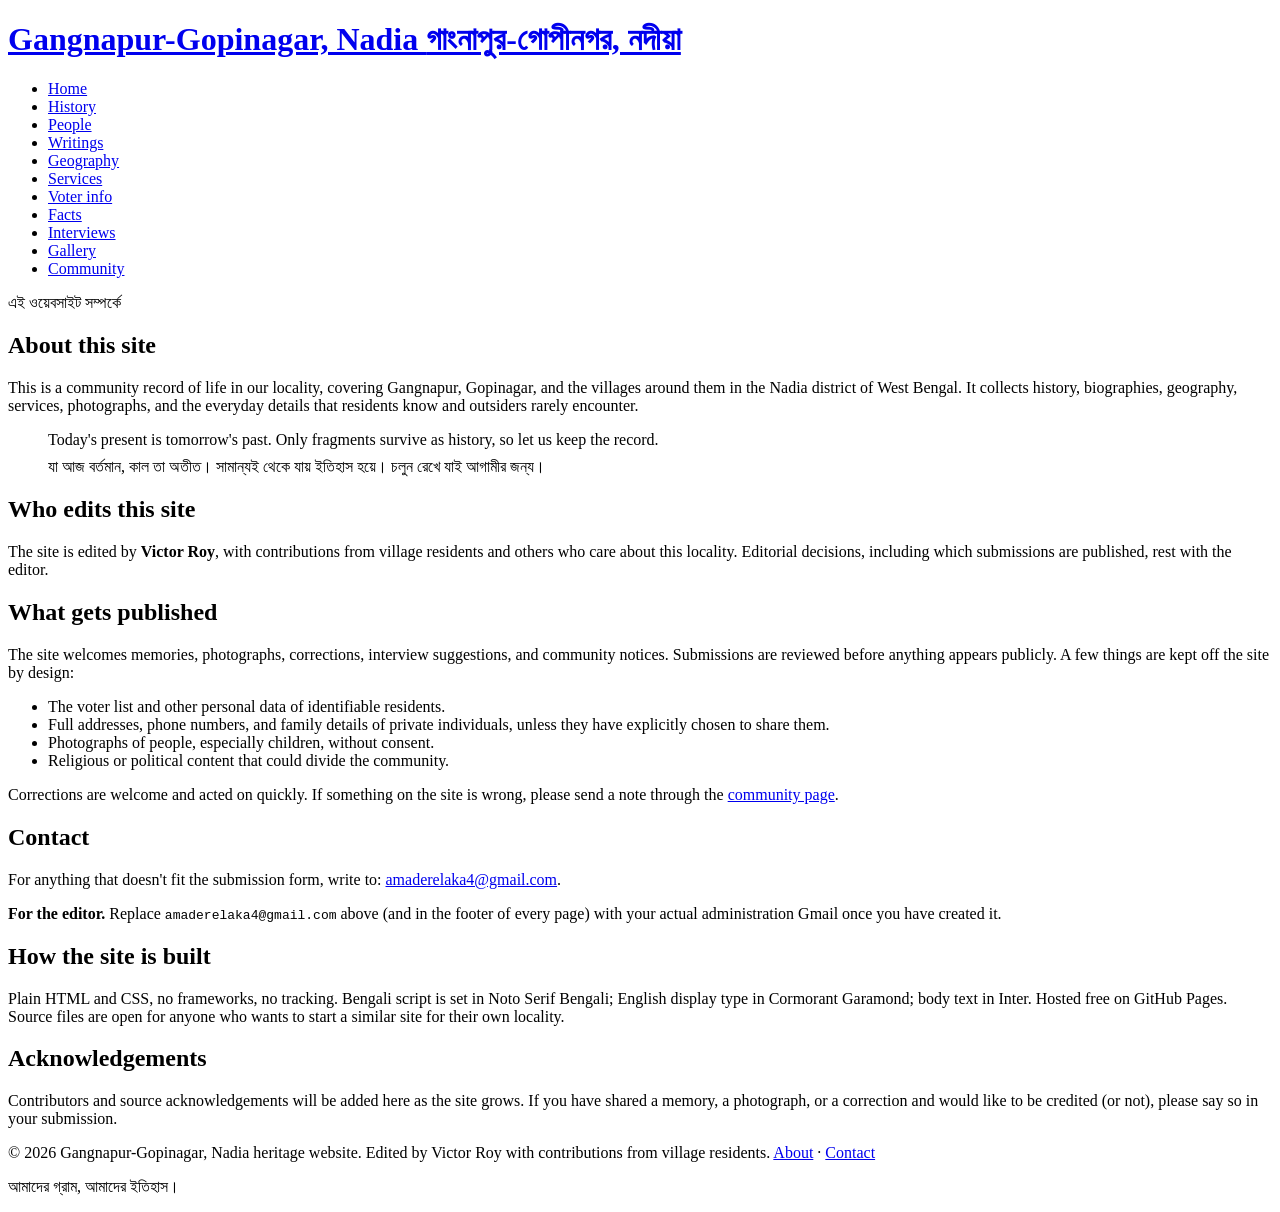
==== about.html @ a42d8683 "SEO: rename site to Gangnapur-Gopinagar, Nadia; titles, descriptions, canonical, Open Graph, structu" ====
<!DOCTYPE html>
<html lang="en">
<head>
<meta charset="UTF-8">
<meta name="viewport" content="width=device-width, initial-scale=1">
<title>About the Gangnapur-Gopinagar heritage website | আমাদের সম্পর্কে</title>
<meta name="description" content="About this community heritage website for Gangnapur, Gopinagar and nearby villages in Nadia, West Bengal: who edits it and what it publishes.">
<link rel="canonical" href="https://gangnapur-gopinagar.github.io/about.html">
<meta property="og:type" content="website">
<meta property="og:site_name" content="Gangnapur-Gopinagar, Nadia | গাংনাপুর-গোপীনগর, নদীয়া">
<meta property="og:title" content="About the Gangnapur-Gopinagar heritage website | আমাদের সম্পর্কে">
<meta property="og:description" content="About this community heritage website for Gangnapur, Gopinagar and nearby villages in Nadia, West Bengal: who edits it and what it publishes.">
<meta property="og:url" content="https://gangnapur-gopinagar.github.io/about.html">
<meta property="og:image" content="https://gangnapur-gopinagar.github.io/images/GopinagarGangnapurHandDrawnMap.jpg">
<meta property="og:locale" content="bn_IN">
<meta property="og:locale:alternate" content="en_IN">
<meta name="twitter:card" content="summary_large_image">
<link rel="preconnect" href="https://fonts.googleapis.com">
<link rel="preconnect" href="https://fonts.gstatic.com" crossorigin>
<link href="https://fonts.googleapis.com/css2?family=Cormorant+Garamond:ital,wght@0,400;0,500;1,400&family=Inter:wght@400;500&family=Noto+Serif+Bengali:wght@400;500&display=swap" rel="stylesheet">
<link rel="stylesheet" href="css/style.css">
</head>
<body>

<header class="site-header">
  <div class="wrap">
    <h1 class="site-title">
      <a href="index.html">Gangnapur-Gopinagar, Nadia <span class="bangla">গাংনাপুর-গোপীনগর, নদীয়া</span></a>
    </h1>
    <nav class="site-nav" aria-label="Primary">
      <ul>
        <li><a href="index.html">Home</a></li>
        <li><a href="history.html">History</a></li>
        <li><a href="people.html">People</a></li>
        <li><a href="writings.html">Writings</a></li>
        <li><a href="geography.html">Geography</a></li>
        <li><a href="services.html">Services</a></li>
        <li><a href="voter.html">Voter info</a></li>
        <li><a href="facts.html">Facts</a></li>
        <li><a href="interviews.html">Interviews</a></li>
        <li><a href="gallery.html">Gallery</a></li>
        <li><a href="community.html">Community</a></li>
      </ul>
    </nav>
  </div>
</header>

<main>

  <header class="page-head">
    <div class="wrap">
      <p class="page-eyebrow">এই ওয়েবসাইট সম্পর্কে</p>
      <h2 class="page-title">About this site</h2>
    </div>
  </header>

  <div class="wrap">
    <article class="prose">

      <p>
        This is a community record of life in our locality, covering Gangnapur, Gopinagar, and the villages around them in the Nadia district of West Bengal. It collects history, biographies, geography, services, photographs, and the everyday details that residents know and outsiders rarely encounter.
      </p>

      <blockquote>
        Today's present is tomorrow's past. Only fragments survive as history, so let us keep the record.
        <span class="bangla" style="display:block; margin-top:0.6rem; font-style:normal;">যা আজ বর্তমান, কাল তা অতীত। সামান্যই থেকে যায় ইতিহাস হয়ে। চলুন রেখে যাই আগামীর জন্য।</span>
      </blockquote>

      <h2>Who edits this site</h2>
      <p>
        The site is edited by <strong>Victor Roy</strong>, with contributions from village residents and others who care about this locality. Editorial decisions, including which submissions are published, rest with the editor.
      </p>

      <h2>What gets published</h2>
      <p>
        The site welcomes memories, photographs, corrections, interview suggestions, and community notices. Submissions are reviewed before anything appears publicly. A few things are kept off the site by design:
      </p>
      <ul>
        <li>The voter list and other personal data of identifiable residents.</li>
        <li>Full addresses, phone numbers, and family details of private individuals, unless they have explicitly chosen to share them.</li>
        <li>Photographs of people, especially children, without consent.</li>
        <li>Religious or political content that could divide the community.</li>
      </ul>
      <p>
        Corrections are welcome and acted on quickly. If something on the site is wrong, please send a note through the <a href="community.html">community page</a>.
      </p>

      <h2>Contact</h2>
      <p>
        For anything that doesn't fit the submission form, write to: <a href="mailto:amaderelaka4@gmail.com">amaderelaka4@gmail.com</a>.
      </p>
      <div class="note">
        <strong>For the editor.</strong> Replace <code>amaderelaka4@gmail.com</code> above (and in the footer of every page) with your actual administration Gmail once you have created it.
      </div>

      <h2>How the site is built</h2>
      <p>
        Plain HTML and CSS, no frameworks, no tracking. Bengali script is set in Noto Serif Bengali; English display type in Cormorant Garamond; body text in Inter. Hosted free on GitHub Pages. Source files are open for anyone who wants to start a similar site for their own locality.
      </p>

      <h2>Acknowledgements</h2>
      <p>
        Contributors and source acknowledgements will be added here as the site grows. If you have shared a memory, a photograph, or a correction and would like to be credited (or not), please say so in your submission.
      </p>

    </article>
  </div>

</main>

<footer class="site-footer">
  <div class="wrap">
    <p>
      © <span id="year"></span> Gangnapur-Gopinagar, Nadia heritage website. Edited by Victor Roy with contributions from village residents.
      <a href="about.html">About</a> · <a href="mailto:amaderelaka4@gmail.com">Contact</a>
    </p>
    <p class="bangla">আমাদের গ্রাম, আমাদের ইতিহাস।</p>
  </div>
</footer>
<script>document.getElementById('year').textContent = new Date().getFullYear();</script>

</body>
</html>
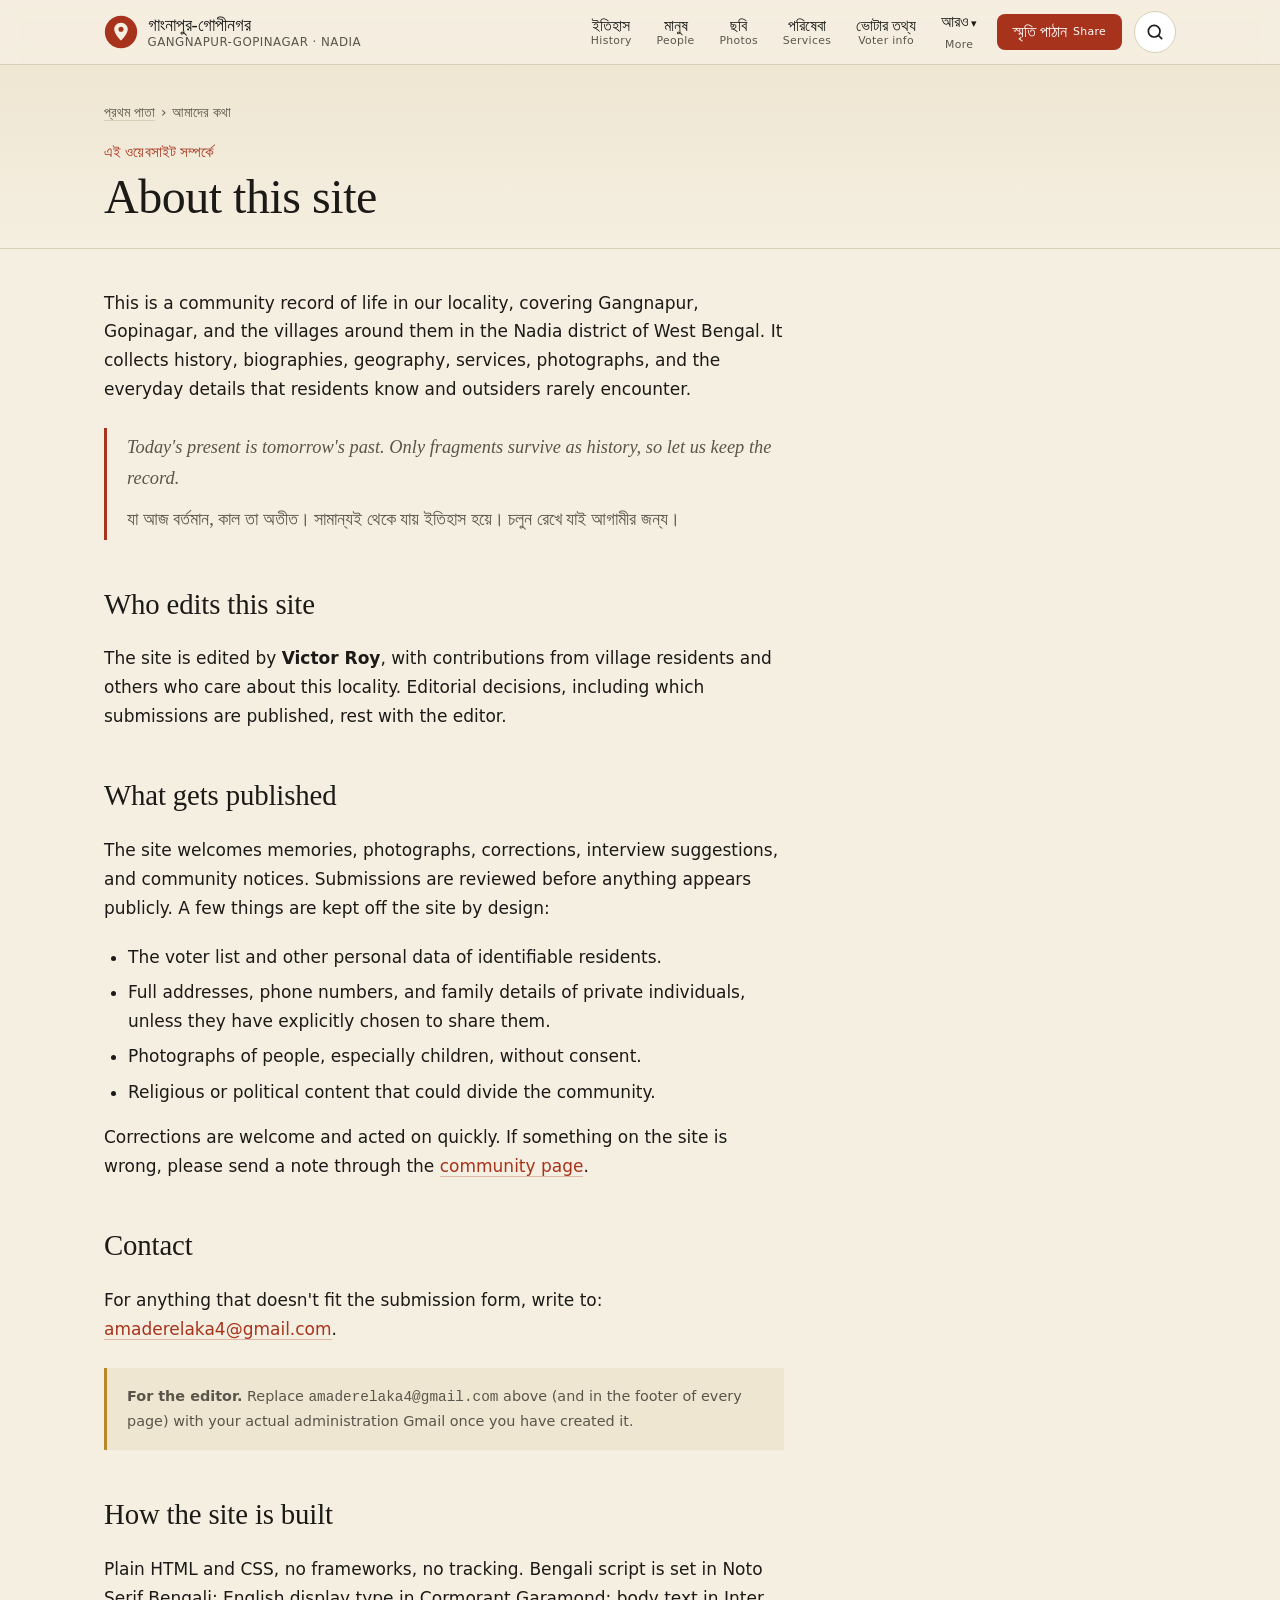
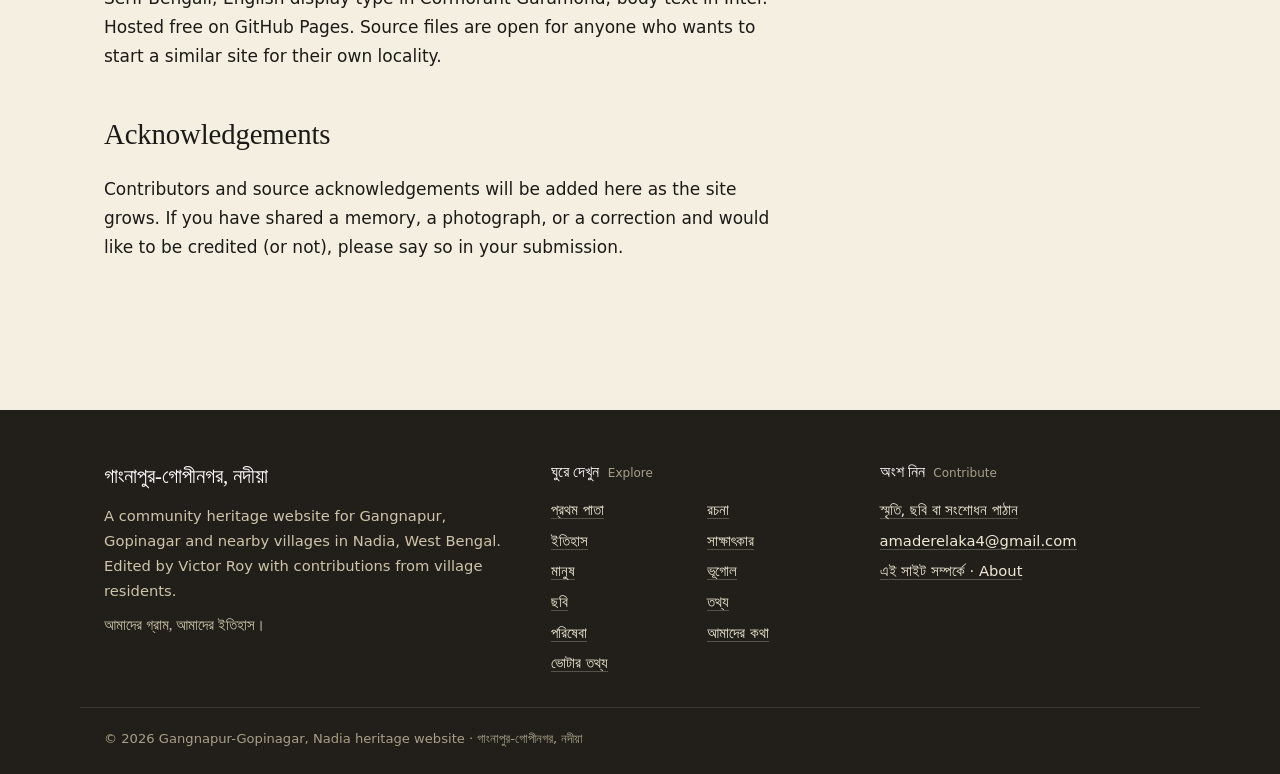
==== commit 9552ddb2: "Redesign: new header, search, home page and footer Co-Authored-By: Claude Opus 5.5 <noreply@anthropi" ====
--- a/about.html
+++ b/about.html
@@ -22,35 +22,58 @@
 </head>
 <body>
 
+<a class="skip-link" href="#main">মূল অংশে যান · Skip to content</a>
+<!-- ============================================================
+     SHARED HEADER (same on every page; generated by the redesign)
+     To mark the current page, add class="active" to its link.
+     ============================================================ -->
 <header class="site-header">
-  <div class="wrap">
-    <h1 class="site-title">
-      <a href="index.html">Gangnapur-Gopinagar, Nadia <span class="bangla">গাংনাপুর-গোপীনগর, নদীয়া</span></a>
-    </h1>
-    <nav class="site-nav" aria-label="Primary">
+  <div class="wrap header-bar">
+    <a class="brand" href="index.html" aria-label="Gangnapur-Gopinagar, Nadia: home">
+      <svg viewBox="0 0 40 40" aria-hidden="true"><circle cx="20" cy="20" r="19" fill="#A8331C"/><path d="M20 9c-4.4 0-8 3.4-8 7.8 0 5.6 8 13.2 8 13.2s8-7.6 8-13.2C28 12.4 24.4 9 20 9zm0 10.8a3 3 0 110-6 3 3 0 010 6z" fill="#F5EFE1"/></svg>
+      <span class="brand-text"><span class="brand-bn">গাংনাপুর-গোপীনগর</span><span class="brand-en">Gangnapur-Gopinagar · Nadia</span></span>
+    </a>
+    <nav id="site-nav" class="site-nav" aria-label="Primary">
       <ul>
-        <li><a href="index.html">Home</a></li>
-        <li><a href="history.html">History</a></li>
-        <li><a href="people.html">People</a></li>
-        <li><a href="writings.html">Writings</a></li>
-        <li><a href="geography.html">Geography</a></li>
-        <li><a href="services.html">Services</a></li>
-        <li><a href="voter.html">Voter info</a></li>
-        <li><a href="facts.html">Facts</a></li>
-        <li><a href="interviews.html">Interviews</a></li>
-        <li><a href="gallery.html">Gallery</a></li>
-        <li><a href="community.html">Community</a></li>
+        <li><a href="history.html"><span class="nb">ইতিহাস</span><span class="ne">History</span></a></li>
+        <li><a href="people.html"><span class="nb">মানুষ</span><span class="ne">People</span></a></li>
+        <li><a href="gallery.html"><span class="nb">ছবি</span><span class="ne">Photos</span></a></li>
+        <li><a href="services.html"><span class="nb">পরিষেবা</span><span class="ne">Services</span></a></li>
+        <li><a href="voter.html"><span class="nb">ভোটার তথ্য</span><span class="ne">Voter info</span></a></li>
+        <li class="nav-more">
+          <button type="button" class="more-btn" aria-expanded="false"><span class="nb">আরও</span><span class="ne">More</span></button>
+          <ul class="more-menu">
+            <li><a href="writings.html"><span class="nb">রচনা</span><span class="ne">Writings</span></a></li>
+            <li><a href="interviews.html"><span class="nb">সাক্ষাৎকার</span><span class="ne">Interviews</span></a></li>
+            <li><a href="geography.html"><span class="nb">ভূগোল</span><span class="ne">Geography</span></a></li>
+            <li><a href="facts.html"><span class="nb">তথ্য</span><span class="ne">Facts</span></a></li>
+            <li><a href="about.html" class="active" aria-current="page"><span class="nb">আমাদের কথা</span><span class="ne">About</span></a></li>
+          </ul>
+        </li>
+        <li class="nav-cta"><a class="btn" href="community.html"><span class="nb">স্মৃতি পাঠান</span><span class="ne">Share</span></a></li>
       </ul>
     </nav>
+    <button type="button" class="icon-btn search-toggle" aria-label="খুঁজুন · Search" aria-controls="site-search" aria-expanded="false"><svg viewBox="0 0 24 24" fill="none" stroke="currentColor" stroke-width="2" stroke-linecap="round" aria-hidden="true"><circle cx="11" cy="11" r="7"/><path d="M20 20l-3.5-3.5"/></svg></button>
+    <button type="button" class="icon-btn menu-toggle" aria-label="মেনু · Menu" aria-controls="site-nav" aria-expanded="false"><svg viewBox="0 0 24 24" fill="none" stroke="currentColor" stroke-width="2" stroke-linecap="round" aria-hidden="true"><path d="M4 7h16M4 12h16M4 17h16"/></svg></button>
+  </div>
+  <div id="site-search" class="search-panel" hidden>
+    <div class="wrap">
+      <form class="search-form" role="search" data-results="#search-results-top">
+        <label class="visually-hidden" for="q-top">Search this site</label>
+        <input id="q-top" type="search" autocomplete="off" placeholder="খুঁজুন: দেবলগড়, স্কুল, ভোটার… · Search">
+        <button type="submit">খুঁজুন</button>
+      </form>
+      <div id="search-results-top" class="search-results" aria-live="polite"></div>
+    </div>
   </div>
 </header>
-
-<main>
+<!-- END SHARED HEADER --><main id="main">
 
   <header class="page-head">
     <div class="wrap">
+      <nav class="breadcrumb" aria-label="Breadcrumb"><a href="index.html">প্রথম পাতা</a><span aria-hidden="true">›</span><span>আমাদের কথা</span></nav>
       <p class="page-eyebrow">এই ওয়েবসাইট সম্পর্কে</p>
-      <h2 class="page-title">About this site</h2>
+      <h1 class="page-title">About this site</h1>
     </div>
   </header>
 
@@ -108,16 +131,44 @@
 
 </main>
 
+<!-- ============================================================
+     SHARED FOOTER (same on every page)
+     ============================================================ -->
 <footer class="site-footer">
-  <div class="wrap">
-    <p>
-      © <span id="year"></span> Gangnapur-Gopinagar, Nadia heritage website. Edited by Victor Roy with contributions from village residents.
-      <a href="about.html">About</a> · <a href="mailto:amaderelaka4@gmail.com">Contact</a>
-    </p>
-    <p class="bangla">আমাদের গ্রাম, আমাদের ইতিহাস।</p>
+  <div class="wrap footer-grid">
+    <div>
+      <p class="footer-brand">গাংনাপুর-গোপীনগর, নদীয়া</p>
+      <p>A community heritage website for Gangnapur, Gopinagar and nearby villages in Nadia, West Bengal. Edited by Victor Roy with contributions from village residents.</p>
+      <p class="bangla">আমাদের গ্রাম, আমাদের ইতিহাস।</p>
+    </div>
+    <div>
+      <h2>ঘুরে দেখুন <span class="en">Explore</span></h2>
+      <ul>
+        <li><a href="index.html">প্রথম পাতা</a></li>
+        <li><a href="history.html">ইতিহাস</a></li>
+        <li><a href="people.html">মানুষ</a></li>
+        <li><a href="gallery.html">ছবি</a></li>
+        <li><a href="services.html">পরিষেবা</a></li>
+        <li><a href="voter.html">ভোটার তথ্য</a></li>
+        <li><a href="writings.html">রচনা</a></li>
+        <li><a href="interviews.html">সাক্ষাৎকার</a></li>
+        <li><a href="geography.html">ভূগোল</a></li>
+        <li><a href="facts.html">তথ্য</a></li>
+        <li><a href="about.html">আমাদের কথা</a></li>
+      </ul>
+    </div>
+    <div class="contribute">
+      <h2>অংশ নিন <span class="en">Contribute</span></h2>
+      <ul>
+        <li><a href="community.html">স্মৃতি, ছবি বা সংশোধন পাঠান</a></li>
+        <li><a href="mailto:amaderelaka4@gmail.com">amaderelaka4@gmail.com</a></li>
+        <li><a href="about.html">এই সাইট সম্পর্কে · About</a></li>
+      </ul>
+    </div>
   </div>
+  <div class="wrap footer-base">© <span id="year"></span> Gangnapur-Gopinagar, Nadia heritage website · গাংনাপুর-গোপীনগর, নদীয়া</div>
 </footer>
-<script>document.getElementById('year').textContent = new Date().getFullYear();</script>
-
-</body>
+<button type="button" class="to-top" aria-label="উপরে যান · Back to top" hidden>↑</button>
+<script src="js/site.js" defer></script>
+<!-- END SHARED FOOTER --></body>
 </html>
--- a/css/style.css
+++ b/css/style.css
@@ -0,0 +1,828 @@
+/* ============================================================
+   STYLESHEET — Gangnapur & Gopinagar locality site
+   ------------------------------------------------------------
+   To change the colors of the whole site, edit the values
+   inside the :root block below. Everything else inherits.
+   ============================================================ */
+
+:root {
+  /* --- Palette --------------------------------------------- */
+  --paper:      #F5EFE1;   /* main background, slightly aged */
+  --paper-warm: #EFE6D2;   /* secondary surfaces */
+  --surface:   #FFFFFF;    /* cards */
+  --ink:       #1B1A17;    /* primary text */
+  --ink-muted: #5A554B;    /* secondary text */
+  --rule:      #D8CFB9;    /* hairline dividers */
+  --alta:      #A8331C;    /* primary accent — Bengali alta red */
+  --peacock:   #1E5F5C;    /* secondary accent — peacock teal */
+  --gold:      #B98A2A;    /* tertiary accent — marigold */
+
+  /* --- Type ----------------------------------------------- */
+  --display:   "Cormorant Garamond", "Noto Serif Bengali", Georgia, serif;
+  --bangla:    "Noto Serif Bengali", "Cormorant Garamond", serif;
+  --body:      "Inter", system-ui, -apple-system, "Segoe UI", sans-serif;
+
+  /* --- Spacing -------------------------------------------- */
+  --max-width: 980px;
+  --gutter:    1.5rem;
+}
+
+/* ============================================================
+   Reset & base
+   ============================================================ */
+*, *::before, *::after { box-sizing: border-box; }
+html { -webkit-text-size-adjust: 100%; }
+body {
+  margin: 0;
+  background: var(--paper);
+  color: var(--ink);
+  font-family: var(--body);
+  font-size: 17px;
+  line-height: 1.7;
+  -webkit-font-smoothing: antialiased;
+  text-rendering: optimizeLegibility;
+}
+img { max-width: 100%; height: auto; display: block; }
+a { color: var(--alta); text-decoration: none; border-bottom: 1px solid rgba(168, 51, 28, 0.3); transition: border-color .15s; }
+a:hover { border-bottom-color: var(--alta); }
+
+/* ============================================================
+   Layout
+   ============================================================ */
+.wrap {
+  max-width: var(--max-width);
+  margin: 0 auto;
+  padding: 0 var(--gutter);
+}
+
+/* ============================================================
+   Header & navigation
+   ============================================================ */
+.site-header {
+  padding: 2rem 0 1.25rem;
+  border-bottom: 1px solid var(--rule);
+}
+.site-header .wrap {
+  display: flex;
+  flex-direction: column;
+  gap: 1rem;
+}
+.site-title {
+  font-family: var(--display);
+  font-size: clamp(1.5rem, 3.5vw, 1.9rem);
+  font-weight: 500;
+  letter-spacing: -0.01em;
+  margin: 0;
+  line-height: 1.1;
+}
+.site-title .bangla {
+  font-family: var(--bangla);
+  display: block;
+  font-size: 0.85em;
+  font-weight: 400;
+  color: var(--ink-muted);
+  margin-top: 0.15rem;
+}
+.site-title a { color: var(--ink); border: none; }
+
+.site-nav ul {
+  list-style: none;
+  margin: 0;
+  padding: 0;
+  display: flex;
+  flex-wrap: wrap;
+  gap: 0.25rem 1.25rem;
+  font-size: 0.92rem;
+}
+.site-nav a {
+  color: var(--ink-muted);
+  border: none;
+  padding: 0.15rem 0;
+  border-bottom: 1px solid transparent;
+}
+.site-nav a:hover,
+.site-nav a.active {
+  color: var(--ink);
+  border-bottom-color: var(--alta);
+}
+
+/* ============================================================
+   Hero (homepage)
+   ============================================================ */
+/* Hero banner map */
+.hero-map {
+  margin: 0;
+  padding: 1.5rem 0 0;
+  background: var(--paper);
+}
+.hero-map-inner {
+  max-width: 1180px;
+  margin: 0 auto;
+  padding: 0 var(--gutter);
+}
+.hero-map img {
+  display: block;
+  width: 100%;
+  height: auto;
+  border: 1px solid var(--rule);
+}
+.hero-map figcaption {
+  font-family: var(--display);
+  font-style: italic;
+  font-size: 0.95rem;
+  color: var(--ink-muted);
+  text-align: center;
+  margin-top: 0.75rem;
+}
+@media (max-width: 600px) {
+  .hero-map { padding-top: 1rem; }
+  .hero-map figcaption { font-size: 0.85rem; }
+}
+.hero {
+  padding: 4rem 0 3rem;
+  border-bottom: 1px solid var(--rule);
+}
+.hero-eyebrow {
+  font-family: var(--bangla);
+  font-size: 1rem;
+  color: var(--alta);
+  letter-spacing: 0.02em;
+  margin: 0 0 0.5rem;
+}
+.hero-title {
+  font-family: var(--display);
+  font-size: clamp(2.4rem, 6vw, 4rem);
+  line-height: 1.05;
+  font-weight: 500;
+  margin: 0 0 0.5rem;
+  letter-spacing: -0.015em;
+}
+.hero-title .bangla {
+  font-family: var(--bangla);
+  display: block;
+  font-size: 0.75em;
+  font-weight: 400;
+  color: var(--ink-muted);
+  margin-top: 0.2rem;
+}
+.hero-lede {
+  font-family: var(--display);
+  font-style: italic;
+  font-size: clamp(1.15rem, 2vw, 1.4rem);
+  color: var(--ink-muted);
+  max-width: 620px;
+  margin: 1.25rem 0 0;
+  line-height: 1.5;
+}
+.hero-lede .bangla {
+  font-family: var(--bangla);
+  font-style: normal;
+  display: block;
+  margin-top: 0.6rem;
+  color: var(--alta);
+  font-size: 0.95em;
+}
+
+/* ============================================================
+   Page header (sub-pages)
+   ============================================================ */
+.page-head {
+  padding: 3rem 0 1.5rem;
+  border-bottom: 1px solid var(--rule);
+}
+.page-eyebrow {
+  font-family: var(--bangla);
+  font-size: 0.95rem;
+  color: var(--alta);
+  margin: 0 0 0.4rem;
+  letter-spacing: 0.01em;
+}
+.page-title {
+  font-family: var(--display);
+  font-size: clamp(2rem, 4.5vw, 3rem);
+  font-weight: 500;
+  line-height: 1.1;
+  margin: 0;
+  letter-spacing: -0.01em;
+}
+
+/* ============================================================
+   Ornament — alpana-inspired SVG section divider
+   ============================================================ */
+.ornament {
+  display: flex;
+  align-items: center;
+  justify-content: center;
+  margin: 3rem 0;
+  color: var(--alta);
+  opacity: 0.7;
+}
+.ornament svg { width: 64px; height: 18px; }
+
+/* ============================================================
+   Section grid (homepage cards)
+   ============================================================ */
+.section-grid {
+  display: grid;
+  grid-template-columns: repeat(auto-fit, minmax(240px, 1fr));
+  gap: 1.25rem;
+  margin: 2.5rem 0;
+}
+.section-card {
+  background: var(--surface);
+  border: 1px solid var(--rule);
+  padding: 1.5rem 1.5rem 1.75rem;
+  transition: border-color .2s, transform .2s;
+  border-bottom: 3px solid var(--rule);
+}
+.section-card:hover {
+  border-color: var(--ink-muted);
+  border-bottom-color: var(--alta);
+  transform: translateY(-2px);
+}
+.section-card a {
+  color: var(--ink);
+  border: none;
+}
+.section-card .bangla {
+  font-family: var(--bangla);
+  font-size: 0.85rem;
+  color: var(--alta);
+  display: block;
+  margin-bottom: 0.4rem;
+}
+.section-card h3 {
+  font-family: var(--display);
+  font-size: 1.5rem;
+  font-weight: 500;
+  margin: 0 0 0.5rem;
+  letter-spacing: -0.005em;
+}
+.section-card p {
+  font-size: 0.95rem;
+  color: var(--ink-muted);
+  margin: 0;
+  line-height: 1.55;
+}
+
+/* ============================================================
+   Long-form prose (article pages)
+   ============================================================ */
+.prose {
+  padding: 2.5rem 0 4rem;
+  max-width: 680px;
+}
+.prose p {
+  margin: 0 0 1.25rem;
+}
+.prose h2 {
+  font-family: var(--display);
+  font-size: 1.8rem;
+  font-weight: 500;
+  margin: 2.5rem 0 1rem;
+  letter-spacing: -0.005em;
+}
+.prose h3 {
+  font-family: var(--display);
+  font-size: 1.35rem;
+  font-weight: 500;
+  margin: 2rem 0 0.75rem;
+}
+.prose blockquote {
+  border-left: 3px solid var(--alta);
+  margin: 1.5rem 0;
+  padding: 0.25rem 0 0.25rem 1.25rem;
+  font-family: var(--display);
+  font-style: italic;
+  font-size: 1.15rem;
+  color: var(--ink-muted);
+}
+.prose ul, .prose ol { padding-left: 1.5rem; }
+.prose li { margin-bottom: 0.4rem; }
+
+/* Inline pull-out box for "did you know" etc. */
+.aside-box {
+  background: var(--paper-warm);
+  padding: 1.25rem 1.5rem;
+  margin: 1.75rem 0;
+  border-left: 3px solid var(--peacock);
+}
+.aside-box .bangla {
+  font-family: var(--bangla);
+  color: var(--peacock);
+  font-size: 0.9rem;
+  display: block;
+  margin-bottom: 0.25rem;
+}
+
+/* "Remembered for" line inside an entry */
+.remembered-for {
+  background: var(--paper-warm);
+  padding: 0.55rem 0.9rem;
+  margin: 0.5rem 0 0.75rem;
+  border-left: 2px solid var(--alta);
+  font-size: 0.95rem;
+  color: var(--ink);
+  line-height: 1.5;
+}
+.remembered-for strong {
+  color: var(--alta);
+  font-weight: 500;
+}
+
+/* Inline Bengali label next to an English heading (h2, h3) */
+.bangla-inline {
+  font-family: var(--bangla);
+  font-weight: 400;
+  font-size: 0.7em;
+  color: var(--alta);
+  margin-left: 0.5rem;
+  letter-spacing: 0;
+}
+
+/* Poem display block on the Writings page */
+.poem {
+  background: var(--paper-warm);
+  padding: 1.5rem 1.75rem;
+  margin: 1.5rem 0;
+  border-left: 3px solid var(--peacock);
+  font-family: var(--bangla), var(--display);
+  font-size: 1.15rem;
+  line-height: 1.9;
+  white-space: pre-wrap;
+  color: var(--ink);
+}
+.poem .poem-attribution {
+  display: block;
+  font-family: var(--body);
+  font-size: 0.85rem;
+  color: var(--ink-muted);
+  margin-top: 1rem;
+  text-align: right;
+  white-space: normal;
+}
+p[lang = "bn"],
+.lang-block[data-lang="bn"] p {
+  font-family: var(--bangla);
+  font-size: 1.24em;
+  line-height: 1.85;
+}
+
+
+/* ============================================================
+   Person / place card list
+   ============================================================ */
+.entry-list {
+  list-style: none;
+  margin: 2rem 0;
+  padding: 0;
+}
+.entry-list > li {
+  display: grid;
+  grid-template-columns: 100px 1fr;
+  gap: 1.5rem;
+  padding: 1.5rem 0;
+  border-top: 1px solid var(--rule);
+  align-items: start;
+}
+.entry-list > li:last-child {
+  border-bottom: 1px solid var(--rule);
+}
+.entry-meta {
+  font-family: var(--display);
+  font-size: 0.95rem;
+  color: var(--ink-muted);
+  font-style: italic;
+}
+.entry-body h3 {
+  font-family: var(--display);
+  font-size: 1.4rem;
+  font-weight: 500;
+  margin: 0 0 0.25rem;
+}
+.entry-body .bangla {
+  font-family: var(--bangla);
+  font-size: 0.9rem;
+  color: var(--alta);
+  display: block;
+  margin-bottom: 0.5rem;
+}
+.entry-body p {
+  margin: 0;
+  color: var(--ink-muted);
+}
+
+/* ============================================================
+   Form (community submissions)
+   ============================================================ */
+.form-card {
+  background: var(--surface);
+  border: 1px solid var(--rule);
+  padding: 2rem;
+  margin: 2rem 0;
+}
+.form-card .field {
+  display: flex;
+  flex-direction: column;
+  margin-bottom: 1.25rem;
+}
+.form-card label {
+  font-size: 0.85rem;
+  text-transform: uppercase;
+  letter-spacing: 0.08em;
+  color: var(--ink-muted);
+  margin-bottom: 0.4rem;
+  font-weight: 500;
+}
+.form-card input,
+.form-card select,
+.form-card textarea {
+  font-family: var(--body);
+  font-size: 1rem;
+  padding: 0.7rem 0.85rem;
+  background: var(--paper);
+  border: 1px solid var(--rule);
+  color: var(--ink);
+  border-radius: 0;
+  width: 100%;
+}
+.form-card input:focus,
+.form-card select:focus,
+.form-card textarea:focus {
+  outline: 2px solid var(--peacock);
+  outline-offset: 1px;
+  border-color: var(--peacock);
+}
+.form-card textarea { min-height: 140px; resize: vertical; }
+.form-card button {
+  font-family: var(--body);
+  font-size: 1rem;
+  background: var(--ink);
+  color: var(--paper);
+  border: none;
+  padding: 0.85rem 2rem;
+  cursor: pointer;
+  letter-spacing: 0.02em;
+  transition: background .15s;
+}
+.form-card button:hover { background: var(--alta); }
+
+.note {
+  background: var(--paper-warm);
+  border-left: 3px solid var(--gold);
+  padding: 1rem 1.25rem;
+  margin: 1.5rem 0;
+  font-size: 0.9rem;
+  color: var(--ink-muted);
+}
+
+/* Google Form iframe wrapper */
+.form-embed {
+  background: var(--surface);
+  border: 1px solid var(--rule);
+  margin: 2rem 0;
+  padding: 0.5rem;
+  overflow: hidden;
+}
+.form-embed iframe {
+  width: 100%;
+  display: block;
+  background: var(--surface);
+}
+
+/* ============================================================
+   Footer
+   ============================================================ */
+.site-footer {
+  margin-top: 4rem;
+  padding: 2.5rem 0;
+  border-top: 1px solid var(--rule);
+  font-size: 0.88rem;
+  color: var(--ink-muted);
+}
+.site-footer .wrap {
+  display: flex;
+  justify-content: space-between;
+  flex-wrap: wrap;
+  gap: 1rem;
+}
+.site-footer .bangla { font-family: var(--bangla); }
+
+/* ============================================================
+   Responsive
+   ============================================================ */
+@media (max-width: 600px) {
+  .entry-list > li {
+    grid-template-columns: 1fr;
+    gap: 0.5rem;
+  }
+  .form-card { padding: 1.5rem 1.25rem; }
+  .hero { padding: 2.5rem 0 2rem; }
+  .prose { padding: 1.5rem 0 3rem; }
+}
+
+/* ============================================================
+   Accessibility — focus visibility & reduced motion
+   ============================================================ */
+:focus-visible {
+  outline: 2px solid var(--peacock);
+  outline-offset: 2px;
+}
+@media (prefers-reduced-motion: reduce) {
+  *, *::before, *::after { transition: none !important; }
+  .section-card:hover { transform: none; }
+}
+
+/* New addition for bengali english toggle */
+.lang-toggle {
+  display: inline-flex;
+  gap: 0.5rem;
+  margin: 1.5rem 0 2rem;
+  border: 1px solid currentColor;
+  border-radius: 999px;
+  padding: 0.25rem;
+}
+.lang-toggle button {
+  font-family: inherit;
+  font-size: 0.95rem;
+  border: none;
+  background: none;
+  padding: 0.4rem 1.1rem;
+  border-radius: 999px;
+  cursor: pointer;
+  color: inherit;
+  opacity: 0.6;
+}
+
+.lang-toggle button[aria-pressed="true"] {
+  background: var(--alta);
+  color: #fff;
+  opacity: 1;
+}
+.lang-block[hidden] {
+  display: none;
+}
+
+/* ============================================================
+   VERSION 2 LAYOUT (Nov 2026)
+   Sticky header, mobile menu, search, new home page, footer.
+   Everything below overrides the older rules above.
+   ============================================================ */
+:root {
+  --radius: 12px;
+  --shadow: 0 1px 2px rgba(27,26,23,.06), 0 6px 20px rgba(27,26,23,.06);
+  --header-h: 64px;
+}
+html { scroll-behavior: smooth; scroll-padding-top: calc(var(--header-h) + 12px); }
+body.menu-open { overflow: hidden; }
+.visually-hidden { position: absolute !important; width: 1px; height: 1px; overflow: hidden; clip: rect(0 0 0 0); white-space: nowrap; }
+.skip-link { position: absolute; left: -999px; top: 0; background: var(--ink); color: #fff; padding: .6rem 1rem; z-index: 100; }
+.skip-link:focus { left: 1rem; top: .5rem; }
+.wrap { max-width: 1120px; }
+
+/* ---------- header ---------- */
+.site-header {
+  position: sticky; top: 0; z-index: 50;
+  padding: 0;
+  background: rgba(245,239,225,.94);
+  -webkit-backdrop-filter: saturate(1.4) blur(8px);
+  backdrop-filter: saturate(1.4) blur(8px);
+  border-bottom: 1px solid var(--rule);
+}
+.site-header .header-bar {
+  display: flex; flex-direction: row; align-items: center; gap: .75rem;
+  min-height: var(--header-h);
+}
+.brand { display: flex; align-items: center; gap: .6rem; border: none; color: var(--ink); margin-right: auto; }
+.brand svg { width: 34px; height: 34px; flex: none; }
+.brand-text { display: flex; flex-direction: column; line-height: 1.15; }
+.brand-bn { font-family: var(--bangla); font-weight: 500; font-size: 1.15rem; }
+.brand-en { font-size: .74rem; letter-spacing: .04em; color: var(--ink-muted); text-transform: uppercase; }
+
+.site-nav > ul { display: flex; align-items: center; gap: .15rem; font-size: .95rem; flex-wrap: nowrap; }
+.site-nav a, .more-btn {
+  display: flex; flex-direction: column; align-items: center; line-height: 1.15;
+  padding: .45rem .7rem; border-radius: 8px; border: none; color: var(--ink); cursor: pointer;
+}
+.site-nav .nb { font-family: var(--bangla); font-size: .98rem; }
+.site-nav .ne { font-size: .68rem; color: var(--ink-muted); letter-spacing: .03em; }
+.site-nav a:hover, .more-btn:hover { background: var(--paper-warm); border: none; }
+.site-nav a.active { background: var(--paper-warm); box-shadow: inset 0 -2px 0 var(--alta); }
+.nav-more { position: relative; }
+.more-btn { font: inherit; background: none; border: none; }
+.more-btn .nb::after { content: " ▾"; font-size: .7em; }
+.more-menu {
+  display: none; position: absolute; right: 0; top: calc(100% + 6px); min-width: 220px;
+  list-style: none; margin: 0; padding: .4rem;
+  background: var(--surface); border: 1px solid var(--rule); border-radius: var(--radius); box-shadow: var(--shadow);
+}
+.site-nav .more-menu { display: none; }
+.site-nav .nav-more.open .more-menu { display: block; }
+.more-menu a { flex-direction: row; justify-content: space-between; align-items: baseline; gap: 1rem; }
+.btn {
+  display: inline-flex; align-items: center; gap: .4rem;
+  background: var(--alta); color: #fff; border: none; border-radius: 999px;
+  padding: .6rem 1.15rem; font-weight: 500; font-size: .95rem; line-height: 1.2;
+  transition: background .15s, transform .15s;
+}
+.btn:hover { background: #8b2914; color: #fff; border: none; transform: translateY(-1px); }
+.btn-ghost { background: transparent; color: var(--ink); box-shadow: inset 0 0 0 1px var(--ink-muted); }
+.btn-ghost:hover { background: var(--ink); color: var(--paper); }
+.btn-light { background: var(--paper); color: var(--alta); }
+.btn-light:hover { background: #fff; color: var(--alta); }
+.site-nav .nav-cta a.btn { flex-direction: row; color: #fff; margin-left: .35rem; padding: .55rem 1rem; }
+.site-nav .nav-cta a.btn:hover { background: #8b2914; }
+.site-nav .nav-cta .nb, .site-nav .nav-cta .ne { color: #fff; }
+
+.icon-btn {
+  display: inline-flex; align-items: center; justify-content: center;
+  width: 42px; height: 42px; border-radius: 50%;
+  border: 1px solid var(--rule); background: var(--surface); color: var(--ink); cursor: pointer; flex: none;
+}
+.icon-btn:hover { border-color: var(--ink-muted); }
+.icon-btn svg { width: 20px; height: 20px; }
+.menu-toggle { display: none; }
+
+.search-panel { border-top: 1px solid var(--rule); background: var(--paper); padding: 1rem 0 1.25rem; max-height: 75vh; overflow-y: auto; }
+.search-form { display: flex; gap: .5rem; }
+.search-form input {
+  flex: 1; min-width: 0; font: inherit; font-size: 1rem;
+  padding: .8rem 1.1rem; border: 1px solid var(--rule); border-radius: 999px; background: var(--surface); color: var(--ink);
+}
+.search-form input:focus { outline: 2px solid var(--peacock); outline-offset: 1px; }
+.search-form button { font: inherit; border: none; border-radius: 999px; background: var(--ink); color: var(--paper); padding: 0 1.3rem; cursor: pointer; font-family: var(--bangla); }
+.search-form button:hover { background: var(--alta); }
+.search-status { color: var(--ink-muted); font-size: .92rem; margin: .8rem .4rem 0; }
+.result-list { list-style: none; margin: .8rem 0 0; padding: 0; display: grid; gap: .5rem; }
+.result-list a {
+  display: block; border: 1px solid var(--rule); border-radius: 10px; background: var(--surface);
+  padding: .7rem 1rem; color: var(--ink);
+}
+.result-list a:hover { border-color: var(--alta); }
+.result-page { display: block; font-size: .75rem; color: var(--alta); letter-spacing: .03em; }
+.result-title { display: block; font-weight: 500; font-family: var(--bangla); }
+.result-snippet { display: block; font-size: .88rem; color: var(--ink-muted); line-height: 1.5; }
+mark { background: #f6dd9a; color: inherit; padding: 0 .1em; border-radius: 3px; }
+
+@media (max-width: 1000px) {
+  .menu-toggle { display: inline-flex; }
+  .site-nav {
+    position: fixed; inset: var(--header-h) 0 0 0; background: var(--paper);
+    padding: 1rem var(--gutter) 2rem; overflow-y: auto; display: none;
+  }
+  .site-nav.is-open { display: block; }
+  .site-nav > ul { flex-direction: column; align-items: stretch; gap: .25rem; }
+  .site-nav a, .more-btn { flex-direction: row; justify-content: space-between; align-items: baseline; padding: .85rem 1rem; background: var(--surface); border: 1px solid var(--rule); }
+  .site-nav .nb { font-size: 1.1rem; }
+  .site-nav .ne { font-size: .8rem; }
+  .more-btn { display: none; }
+  .nav-more { display: contents; }
+  .site-nav .more-menu { display: grid; position: static; box-shadow: none; border: none; background: none; padding: 0; gap: .25rem; min-width: 0; }
+  .site-nav .nav-cta a.btn { justify-content: center; margin: .5rem 0 0; padding: .9rem; border: none; }
+}
+@media (max-width: 420px) {
+  .brand-en { font-size: .64rem; }
+  .brand-bn { font-size: 1.02rem; }
+  .brand svg { width: 28px; height: 28px; }
+}
+
+/* ---------- breadcrumb & page head ---------- */
+.breadcrumb { font-size: .85rem; color: var(--ink-muted); margin: 0 0 .9rem; }
+.breadcrumb a { color: var(--ink-muted); border-bottom-color: var(--rule); }
+.breadcrumb span[aria-hidden] { margin: 0 .35rem; }
+.page-head { padding: 2.25rem 0 1.5rem; background: linear-gradient(180deg, var(--paper-warm), var(--paper)); }
+h1.page-title { font-family: var(--display); font-size: clamp(2rem, 4.5vw, 3rem); font-weight: 500; line-height: 1.1; margin: 0; }
+
+/* ---------- home page ---------- */
+.home-hero { padding: 2.5rem 0 2.5rem; background: radial-gradient(1200px 500px at 85% 0%, #efe2c4 0%, transparent 60%), var(--paper); border-bottom: 1px solid var(--rule); }
+.hero-grid { display: grid; grid-template-columns: 1.05fr 1fr; gap: 2.5rem; align-items: center; }
+.home-hero .hero-eyebrow { font-family: var(--bangla); color: var(--alta); margin: 0 0 .6rem; font-size: .98rem; }
+.home-hero .hero-title { font-family: var(--bangla); font-weight: 500; font-size: clamp(2.2rem, 5.2vw, 3.6rem); line-height: 1.15; margin: 0; letter-spacing: 0; }
+.hero-title-en { display: block; font-family: var(--display); font-size: .5em; color: var(--ink-muted); margin-top: .35rem; font-weight: 500; }
+.home-hero .hero-lede { font-family: var(--bangla); font-style: normal; font-size: 1.1rem; color: var(--ink); margin: 1.1rem 0 1.4rem; max-width: 34rem; line-height: 1.75; }
+.home-hero .hero-lede .en { display: block; font-family: var(--display); font-style: italic; color: var(--ink-muted); font-size: 1.05rem; margin-top: .3rem; line-height: 1.5; }
+.hero-search input { padding: 1rem 1.25rem; font-size: 1.02rem; box-shadow: var(--shadow); }
+.hero-search button { padding: 0 1.5rem; font-size: 1rem; }
+.quick-chips { display: flex; flex-wrap: wrap; gap: .45rem; align-items: center; margin-top: .9rem; font-size: .88rem; color: var(--ink-muted); }
+.quick-chips a { font-family: var(--bangla); border: 1px solid var(--rule); background: var(--surface); border-radius: 999px; padding: .3rem .8rem; color: var(--ink); }
+.quick-chips a:hover { border-color: var(--alta); color: var(--alta); }
+.home-hero .hero-map { margin: 0; padding: 0; background: none; }
+.home-hero .hero-map img { border-radius: var(--radius); box-shadow: var(--shadow); border: 1px solid var(--rule); }
+.home-hero .hero-map figcaption { font-family: var(--bangla); font-style: normal; font-size: .85rem; margin-top: .6rem; }
+
+.facts-strip { background: var(--ink); color: var(--paper); }
+.facts-strip .wrap { display: flex; flex-wrap: wrap; align-items: center; gap: 1rem 2rem; padding-top: 1rem; padding-bottom: 1rem; }
+.facts-strip dl { display: flex; flex-wrap: wrap; gap: .75rem 2rem; margin: 0; flex: 1; }
+.facts-strip dt { font-size: .72rem; letter-spacing: .06em; text-transform: uppercase; color: #cfc4ab; }
+.facts-strip dd { margin: 0; font-family: var(--bangla); font-size: 1.05rem; }
+.facts-strip a { color: #f6dd9a; border-bottom-color: rgba(246,221,154,.4); font-size: .92rem; white-space: nowrap; }
+
+.home-section { padding-top: 3.25rem; }
+.section-head { display: flex; justify-content: space-between; align-items: end; gap: 1rem; margin-bottom: 1.25rem; flex-wrap: wrap; }
+.section-head h2 { font-family: var(--bangla); font-weight: 500; font-size: clamp(1.5rem, 3vw, 2rem); margin: 0; line-height: 1.2; }
+.section-head h2 .en { display: block; font-family: var(--display); font-size: .6em; color: var(--ink-muted); }
+.kicker { font-size: .75rem; letter-spacing: .08em; text-transform: uppercase; color: var(--alta); margin: 0 0 .3rem; font-weight: 500; }
+
+.feature-card { display: grid; grid-template-columns: 1.1fr 1fr; background: var(--surface); border: 1px solid var(--rule); border-radius: var(--radius); overflow: hidden; box-shadow: var(--shadow); }
+.feature-card img { width: 100%; height: 100%; object-fit: cover; min-height: 260px; }
+.feature-body { padding: 2rem 2rem 2.2rem; display: flex; flex-direction: column; justify-content: center; }
+.feature-body h3 { font-family: var(--bangla); font-weight: 500; font-size: 1.6rem; margin: 0; line-height: 1.3; }
+.feature-body .en-sub { font-family: var(--display); font-style: italic; color: var(--ink-muted); margin: .2rem 0 .9rem; font-size: 1.1rem; }
+.feature-body p { margin: 0 0 1.25rem; }
+.feature-body p[lang="bn"] { font-family: var(--bangla); }
+.feature-body .btn { align-self: flex-start; }
+
+.explore-group + .explore-group { margin-top: 1.75rem; }
+.group-label { font-family: var(--bangla); font-size: 1rem; color: var(--ink-muted); margin: 0 0 .7rem; display: flex; gap: .5rem; align-items: center; }
+.group-label::after { content: ""; flex: 1; height: 1px; background: var(--rule); }
+.card-grid { display: grid; grid-template-columns: repeat(auto-fill, minmax(230px, 1fr)); gap: 1rem; }
+.tile {
+  display: flex; gap: .9rem; align-items: flex-start;
+  background: var(--surface); border: 1px solid var(--rule); border-radius: var(--radius);
+  padding: 1.1rem 1.15rem; color: var(--ink); transition: border-color .15s, transform .15s, box-shadow .15s;
+}
+.tile:hover { border-color: var(--alta); transform: translateY(-2px); box-shadow: var(--shadow); }
+.tile-icon { flex: none; width: 42px; height: 42px; border-radius: 10px; display: grid; place-items: center; background: var(--paper-warm); color: var(--alta); }
+.tile-icon svg { width: 22px; height: 22px; }
+.tile h3 { margin: 0; font-family: var(--bangla); font-weight: 500; font-size: 1.15rem; line-height: 1.3; }
+.tile h3 .en { font-family: var(--body); font-size: .75rem; color: var(--ink-muted); margin-left: .35rem; font-weight: 400; }
+.tile p { margin: .2rem 0 0; font-size: .88rem; color: var(--ink-muted); line-height: 1.5; }
+.tile.practical .tile-icon { color: var(--peacock); }
+
+.about-band { display: grid; grid-template-columns: 1fr 1fr; gap: 2rem; }
+.about-band p { margin: 0 0 1rem; }
+.about-band p[lang="bn"] { font-family: var(--bangla); font-size: 1.08rem; line-height: 1.85; }
+.about-band .en-col p { color: var(--ink-muted); }
+
+.photo-strip { display: grid; grid-template-columns: 2fr 1.3fr 1fr; gap: .75rem; }
+.photo-strip figure { margin: 0; border-radius: var(--radius); overflow: hidden; background: var(--paper-warm); position: relative; }
+.photo-strip img { width: 100%; height: 260px; object-fit: cover; transition: transform .3s; }
+.photo-strip figure:hover img { transform: scale(1.03); }
+.photo-strip figcaption { position: absolute; left: 0; right: 0; bottom: 0; padding: 1.5rem .8rem .6rem; color: #fff; font-family: var(--bangla); font-size: .88rem; background: linear-gradient(transparent, rgba(0,0,0,.65)); }
+
+.cta-band { margin-top: 3.5rem; background: var(--peacock); color: #fff; }
+.cta-band .wrap { display: flex; align-items: center; justify-content: space-between; gap: 1.5rem; flex-wrap: wrap; padding-top: 2.25rem; padding-bottom: 2.25rem; }
+.cta-band h2 { font-family: var(--bangla); font-weight: 500; margin: 0; font-size: clamp(1.35rem, 3vw, 1.8rem); line-height: 1.3; }
+.cta-band p { margin: .35rem 0 0; color: #d7e7e5; }
+
+@media (max-width: 820px) {
+  .hero-grid, .feature-card, .about-band { grid-template-columns: 1fr; }
+  .home-hero { padding-top: 1.5rem; }
+  .hero-grid { gap: 1.75rem; }
+  .feature-card img { min-height: 200px; max-height: 260px; }
+  .feature-body { padding: 1.4rem 1.3rem 1.6rem; }
+  .photo-strip { grid-template-columns: 1fr 1fr; }
+  .photo-strip figure:first-child { grid-column: 1 / -1; }
+  .photo-strip img { height: 190px; }
+}
+
+/* ---------- gallery & lightbox ---------- */
+.gallery-item { border-radius: var(--radius); overflow: hidden; }
+.lightbox { position: fixed; inset: 0; z-index: 200; background: rgba(15,14,12,.92); display: grid; place-items: center; padding: 1.5rem; }
+.lightbox[hidden] { display: none; }
+.lightbox figure { margin: 0; max-width: 1100px; }
+.lightbox img { max-height: 80vh; width: auto; margin: 0 auto; border-radius: 8px; }
+.lightbox figcaption { color: #e9e2d0; text-align: center; margin-top: .8rem; font-family: var(--bangla); font-size: .95rem; }
+.lightbox-close { position: absolute; top: 1rem; right: 1rem; width: 44px; height: 44px; border-radius: 50%; border: none; background: rgba(255,255,255,.12); color: #fff; font-size: 1.6rem; cursor: pointer; }
+
+/* ---------- footer ---------- */
+.site-footer { margin-top: 0; padding: 3rem 0 1.5rem; background: #221f1a; color: #cfc4ab; border-top: none; font-size: .92rem; }
+.cta-band + .site-footer { margin-top: 0; }
+main + .site-footer { margin-top: 4rem; }
+.site-footer .footer-grid { display: grid; grid-template-columns: 1.4fr 1fr 1fr; gap: 2rem; }
+.site-footer h2 { font-family: var(--bangla); font-weight: 500; font-size: 1rem; color: #fff; margin: 0 0 .75rem; }
+.site-footer h2 .en { font-family: var(--body); font-size: .75rem; color: #a99f88; margin-left: .3rem; }
+.site-footer ul { list-style: none; margin: 0; padding: 0; columns: 2; column-gap: 1rem; }
+.site-footer .contribute ul { columns: 1; }
+.site-footer li { margin-bottom: .35rem; break-inside: avoid; }
+.site-footer a { color: #f1e9d6; border-bottom-color: rgba(241,233,214,.25); }
+.site-footer a:hover { border-bottom-color: #f1e9d6; }
+.footer-brand { font-family: var(--bangla); font-size: 1.3rem; color: #fff; margin: 0 0 .5rem; }
+.site-footer p { margin: 0 0 .6rem; }
+.site-footer .footer-base { display: block; margin-top: 2rem; padding-top: 1.25rem; border-top: 1px solid #3a352d; font-size: .82rem; color: #a99f88; }
+@media (max-width: 760px) { .site-footer .footer-grid { grid-template-columns: 1fr; } }
+
+.to-top { position: fixed; right: 1rem; bottom: 1rem; z-index: 40; width: 46px; height: 46px; border-radius: 50%; border: none; background: var(--ink); color: var(--paper); font-size: 1.2rem; cursor: pointer; box-shadow: var(--shadow); }
+.to-top[hidden] { display: none; }
+
+/* bigger tap targets and readable Bengali on phones */
+@media (max-width: 600px) {
+  body { font-size: 16.5px; }
+  .prose { padding-top: 1.25rem; }
+  .lang-toggle { margin: 1rem 0 1rem; }
+}
+
+/* layout fixes */
+.hero-grid { align-items: start; }
+.hero-grid > *, .feature-card > *, .about-band > * { min-width: 0; }
+@media (max-width: 1000px) {
+  /* a blurred header would trap the fixed menu inside it on phones */
+  .site-header { -webkit-backdrop-filter: none; backdrop-filter: none; background: var(--paper); }
+}
+@media (max-width: 480px) {
+  .hero-search button { padding: 0 1.1rem; }
+  .search-form input { padding-left: 1rem; padding-right: .75rem; }
+}
+@media (max-width: 1000px) {
+  .site-nav .nav-cta a.btn { background: var(--alta); }
+}
